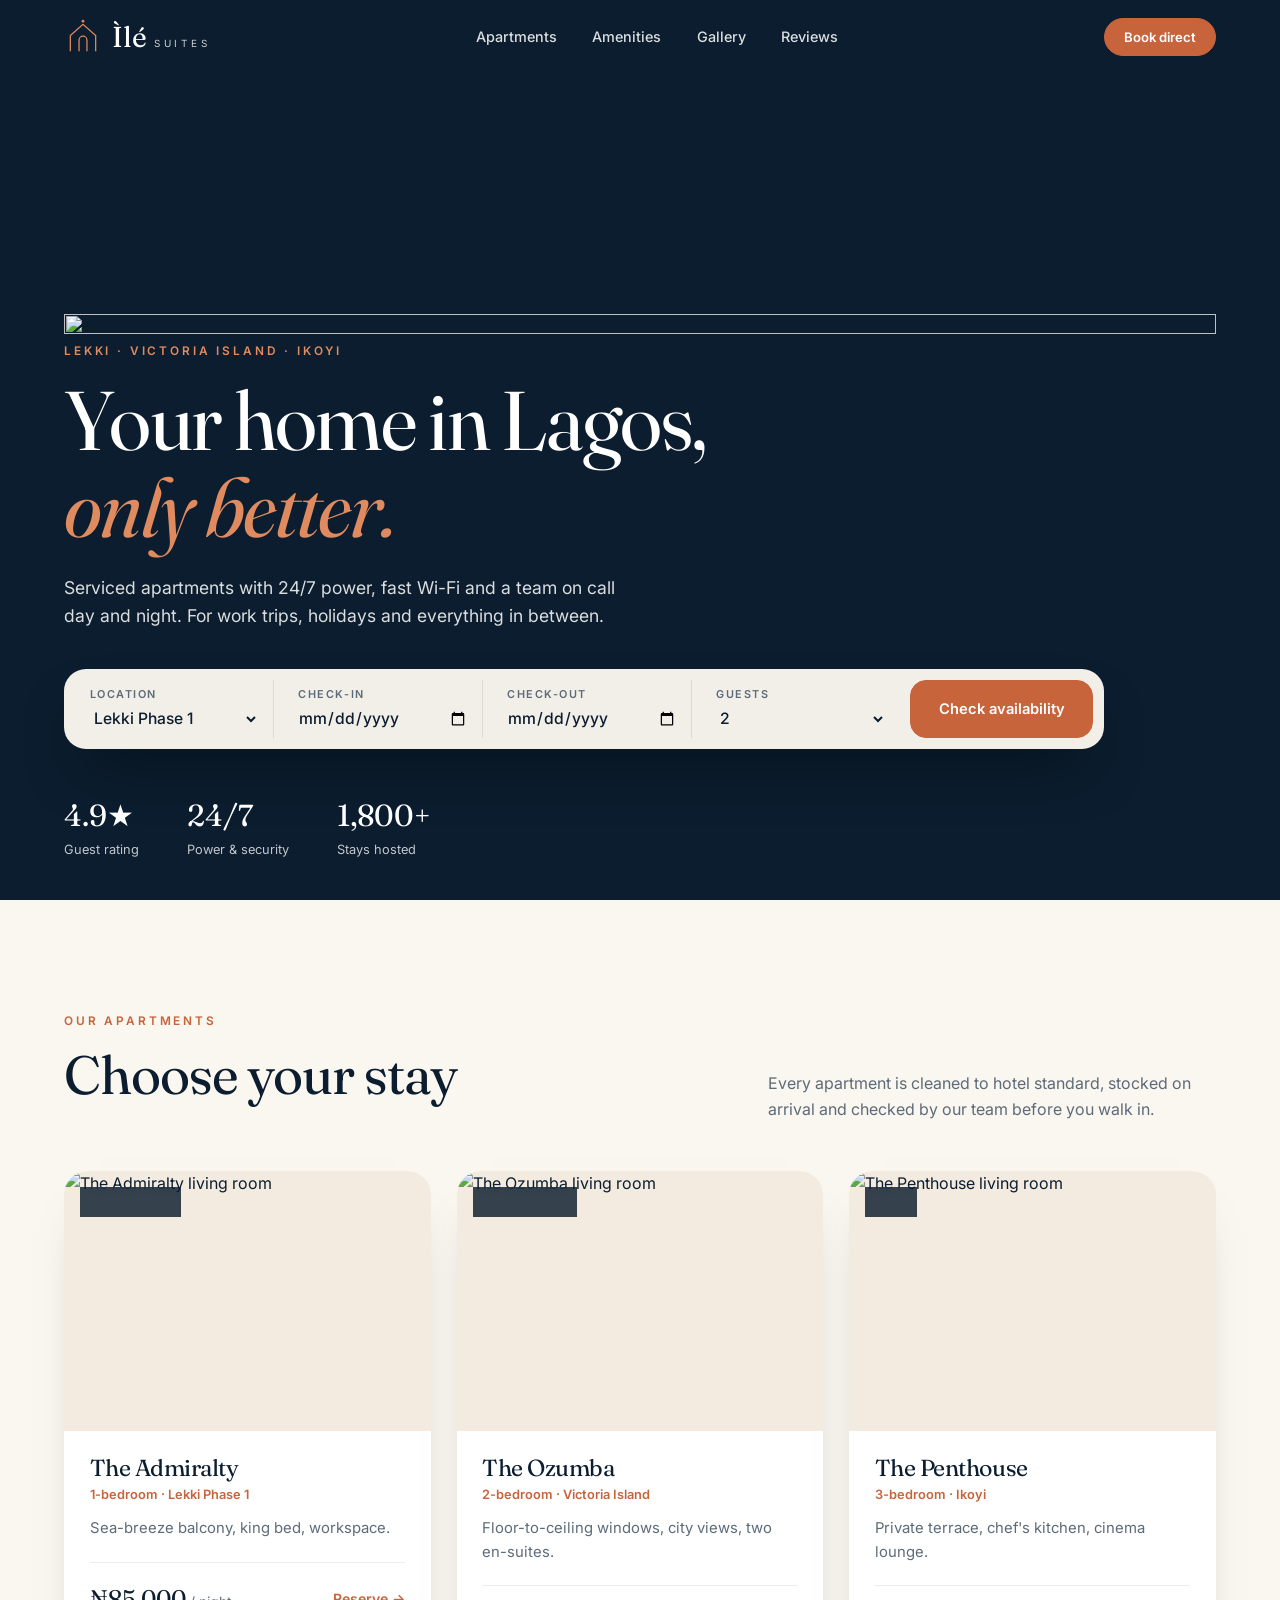
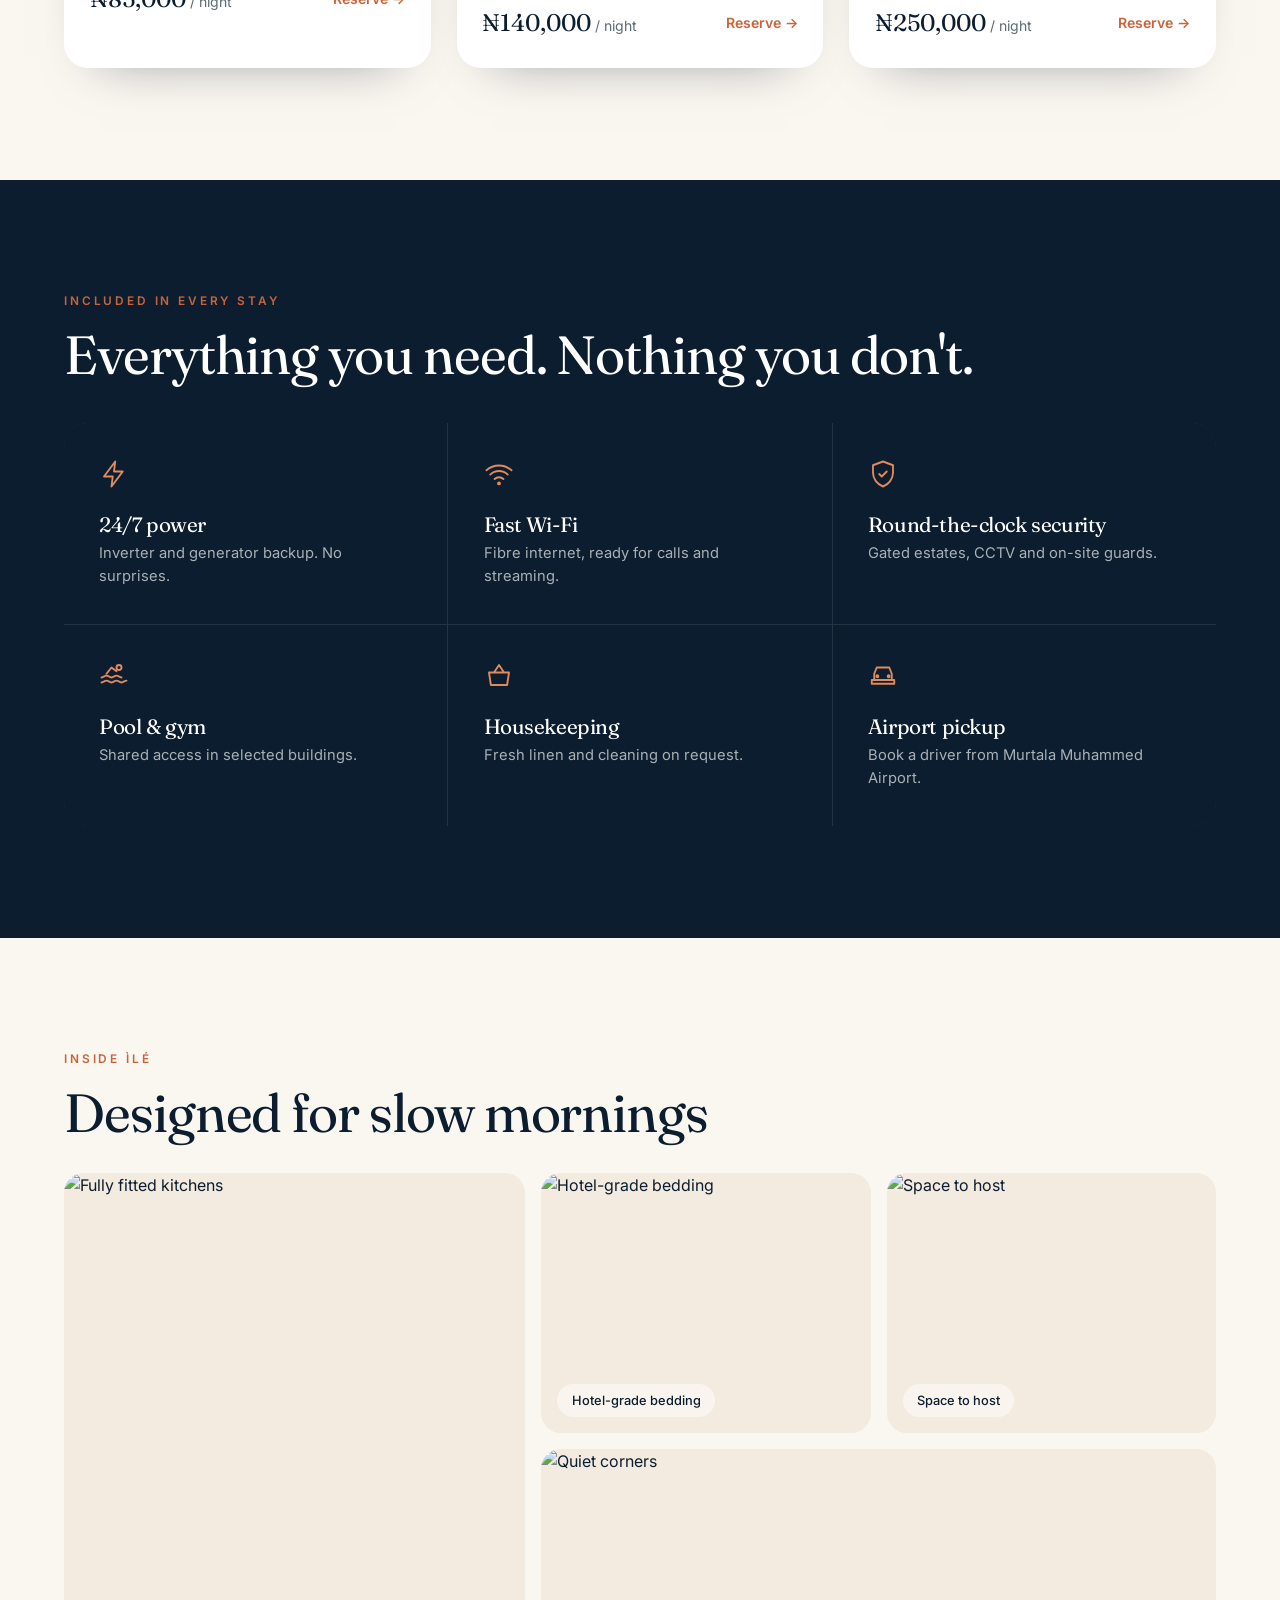
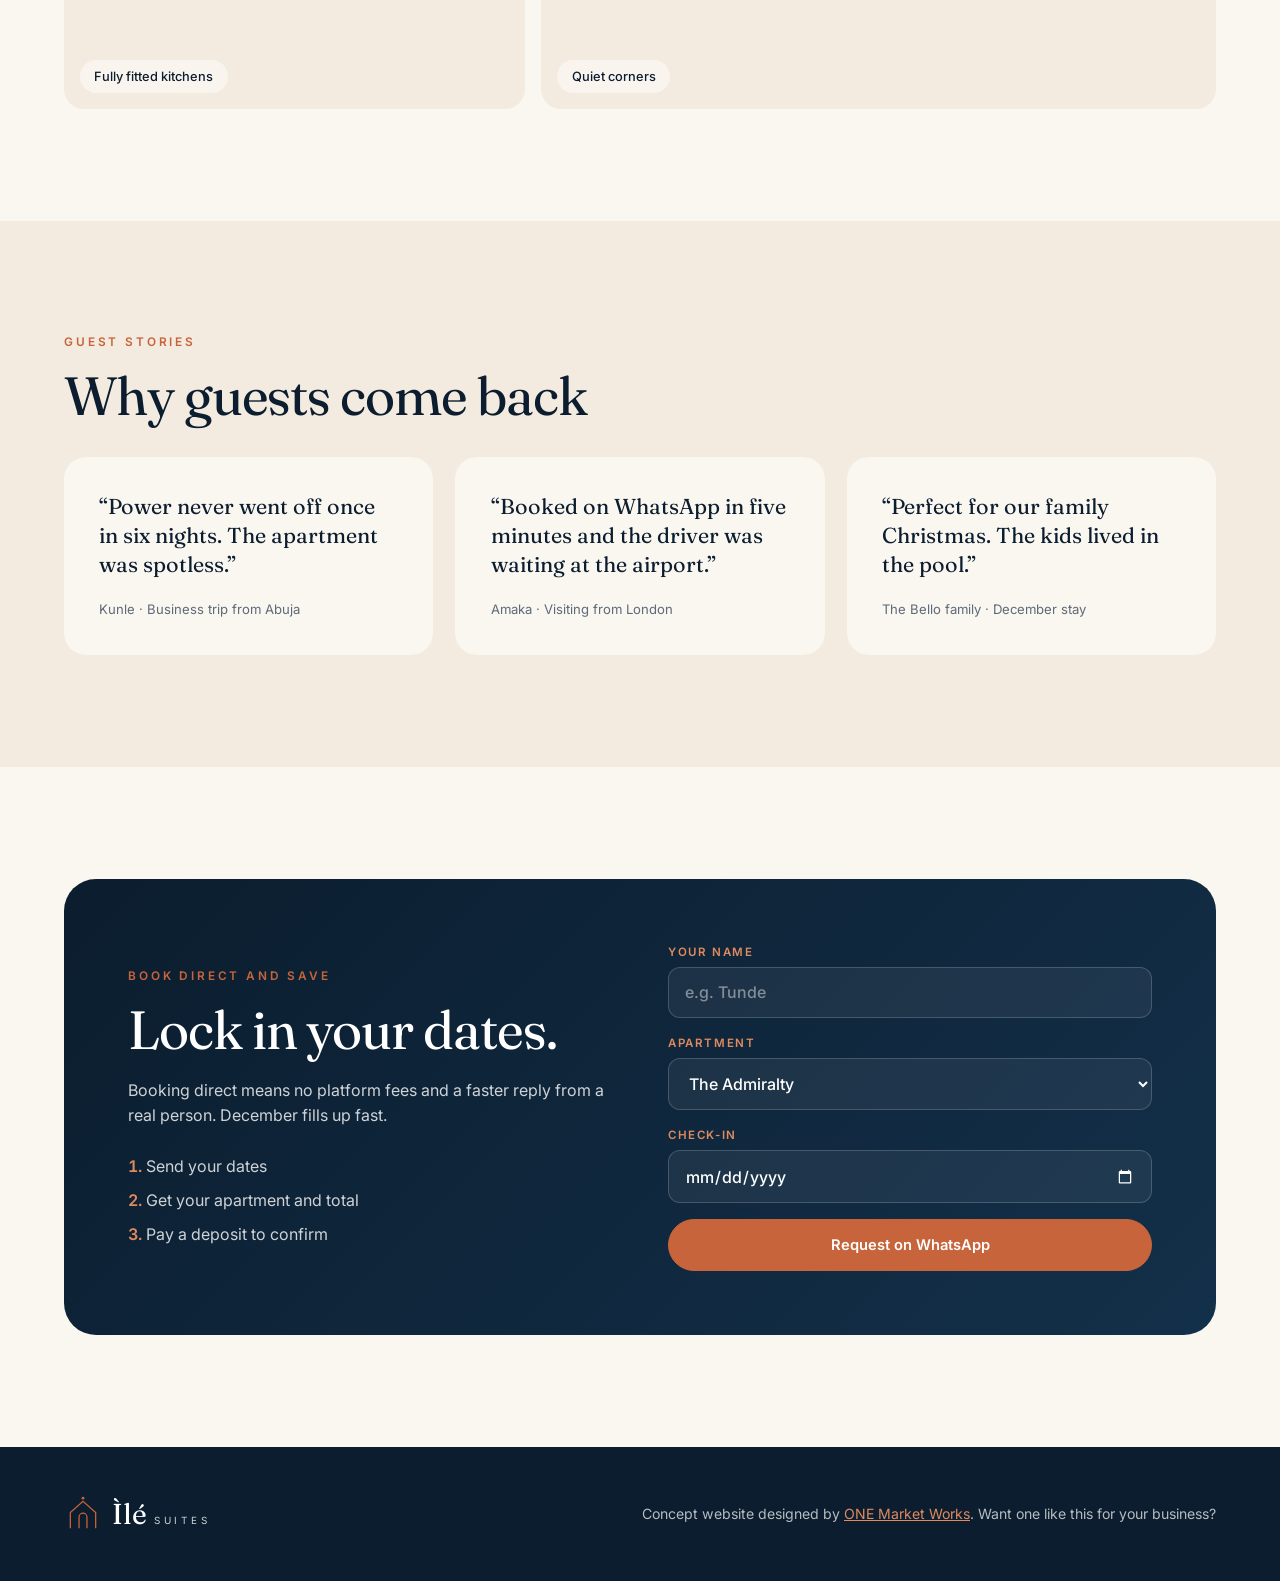
==== work/ile-suites/index.html @ b92146ff "Add Ìlé Suites showcase, live-preview carousel cards, early pricing button Co-Authored-By: Claude Op" ====
<!DOCTYPE html>
<html lang="en">
<head>
<meta charset="utf-8">
<meta name="viewport" content="width=device-width,initial-scale=1">
<title>Ìlé Suites · Luxury Shortlet Apartments in Lekki, VI &amp; Ikoyi</title>
<meta name="description" content="Serviced shortlet apartments in Lagos with 24/7 power, fast Wi-Fi, pools and round-the-clock security. Book direct on WhatsApp.">
<link rel="preconnect" href="https://fonts.googleapis.com"><link rel="preconnect" href="https://fonts.gstatic.com" crossorigin>
<link href="https://fonts.googleapis.com/css2?family=Fraunces:opsz,wght@9..144,400;9..144,600&family=Inter:wght@400;500;600&display=swap" rel="stylesheet">
<link rel="stylesheet" href="style.css">
</head>
<body>
<header class="nav">
  <a class="logo" href="#top"><svg class="mark" viewBox="0 0 48 48" aria-hidden="true"><path d="M8 42V22L24 8l16 14v20" fill="none" stroke="currentColor" stroke-width="1.6"/><path d="M19 42V28a5 5 0 0 1 10 0v14" fill="none" stroke="currentColor" stroke-width="1.6"/><circle cx="24" cy="4" r="1.8" fill="currentColor"/></svg><span>Ìlé<small>Suites</small></span></a>
  <nav><a href="#stays">Apartments</a><a href="#amenities">Amenities</a><a href="#gallery">Gallery</a><a href="#reviews">Reviews</a></nav>
  <a class="btn btn-sm" href="#book">Book direct</a>
</header>

<section class="hero" id="top">
  <img class="hero-bg" src="https://images.unsplash.com/photo-1502672260266-1c1ef2d93688?auto=format&fit=crop&w=1800&q=70" alt="" fetchpriority="high">
  <div class="hero-inner">
    <p class="eyebrow">Lekki · Victoria Island · Ikoyi</p>
    <h1>Your home in Lagos,<br><em>only better.</em></h1>
    <p class="lead">Serviced apartments with 24/7 power, fast Wi-Fi and a team on call day and night. For work trips, holidays and everything in between.</p>
    <form class="search" id="searchForm">
      <label>Location<select name="loc"><option>Lekki Phase 1</option><option>Victoria Island</option><option>Ikoyi</option></select></label>
      <label>Check-in<input type="date" name="in" required></label>
      <label>Check-out<input type="date" name="out" required></label>
      <label>Guests<select name="g"><option>1</option><option selected>2</option><option>3–4</option><option>5+</option></select></label>
      <button class="btn" type="submit">Check availability</button>
    </form>
  </div>
  <ul class="stats"><li><b>4.9★</b>Guest rating</li><li><b>24/7</b>Power &amp; security</li><li><b>1,800+</b>Stays hosted</li></ul>
</section>

<section class="section" id="stays">
  <div class="head"><div><p class="eyebrow">Our apartments</p><h2>Choose your stay</h2></div><p class="sub">Every apartment is cleaned to hotel standard, stocked on arrival and checked by our team before you walk in.</p></div>
  <div class="apts">
      <article class="apt"><div class="apt-img"><img src="https://images.unsplash.com/photo-1522708323590-d24dbb6b0267?auto=format&fit=crop&w=900&q=70" alt="The Admiralty living room" loading="lazy"><span class="badge">Lekki Phase 1</span></div><div class="apt-body"><h3>The Admiralty</h3><p class="meta">1-bedroom · Lekki Phase 1</p><p>Sea-breeze balcony, king bed, workspace.</p><div class="apt-foot"><span><b>₦85,000</b> / night</span><a class="link" href="#book" data-apt="The Admiralty">Reserve →</a></div></div></article>
      <article class="apt"><div class="apt-img"><img src="https://images.unsplash.com/photo-1583847268964-b28dc8f51f92?auto=format&fit=crop&w=900&q=70" alt="The Ozumba living room" loading="lazy"><span class="badge">Victoria Island</span></div><div class="apt-body"><h3>The Ozumba</h3><p class="meta">2-bedroom · Victoria Island</p><p>Floor-to-ceiling windows, city views, two en-suites.</p><div class="apt-foot"><span><b>₦140,000</b> / night</span><a class="link" href="#book" data-apt="The Ozumba">Reserve →</a></div></div></article>
      <article class="apt"><div class="apt-img"><img src="https://images.unsplash.com/photo-1560448204-e02f11c3d0e2?auto=format&fit=crop&w=900&q=70" alt="The Penthouse living room" loading="lazy"><span class="badge">Ikoyi</span></div><div class="apt-body"><h3>The Penthouse</h3><p class="meta">3-bedroom · Ikoyi</p><p>Private terrace, chef's kitchen, cinema lounge.</p><div class="apt-foot"><span><b>₦250,000</b> / night</span><a class="link" href="#book" data-apt="The Penthouse">Reserve →</a></div></div></article>
  </div>
</section>

<section class="section amen" id="amenities">
  <p class="eyebrow">Included in every stay</p>
  <h2>Everything you need. Nothing you don't.</h2>
  <div class="amen-grid">
    <div><svg viewBox="0 0 24 24" fill="none" stroke="currentColor" stroke-width="1.5" stroke-linecap="round" stroke-linejoin="round" aria-hidden="true"><path d="M13 2 4 14h7l-1 8 9-12h-7z"/></svg><h3>24/7 power</h3><p>Inverter and generator backup. No surprises.</p></div>
    <div><svg viewBox="0 0 24 24" fill="none" stroke="currentColor" stroke-width="1.5" stroke-linecap="round" stroke-linejoin="round" aria-hidden="true"><path d="M2 9a15 15 0 0 1 20 0M5 12.5a10 10 0 0 1 14 0M8.5 16a5 5 0 0 1 7 0"/><circle cx="12" cy="19.5" r=".8"/></svg><h3>Fast Wi-Fi</h3><p>Fibre internet, ready for calls and streaming.</p></div>
    <div><svg viewBox="0 0 24 24" fill="none" stroke="currentColor" stroke-width="1.5" stroke-linecap="round" stroke-linejoin="round" aria-hidden="true"><path d="M12 2 4 5v6c0 5 3.4 9.3 8 11 4.6-1.7 8-6 8-11V5z"/><path d="m9 12 2 2 4-4"/></svg><h3>Round-the-clock security</h3><p>Gated estates, CCTV and on-site guards.</p></div>
    <div><svg viewBox="0 0 24 24" fill="none" stroke="currentColor" stroke-width="1.5" stroke-linecap="round" stroke-linejoin="round" aria-hidden="true"><path d="M2 18c2 0 2-1.5 4-1.5s2 1.5 4 1.5 2-1.5 4-1.5 2 1.5 4 1.5 2-1.5 4-1.5M2 14c2 0 2-1.5 4-1.5s2 1.5 4 1.5 2-1.5 4-1.5 2 1.5 4 1.5"/><circle cx="16" cy="6" r="2"/><path d="m6 11 4-5 4 3"/></svg><h3>Pool &amp; gym</h3><p>Shared access in selected buildings.</p></div>
    <div><svg viewBox="0 0 24 24" fill="none" stroke="currentColor" stroke-width="1.5" stroke-linecap="round" stroke-linejoin="round" aria-hidden="true"><path d="M4 10h16l-1.5 10h-13zM8 10l4-6 4 6"/></svg><h3>Housekeeping</h3><p>Fresh linen and cleaning on request.</p></div>
    <div><svg viewBox="0 0 24 24" fill="none" stroke="currentColor" stroke-width="1.5" stroke-linecap="round" stroke-linejoin="round" aria-hidden="true"><path d="M5 16V11l2-5h10l2 5v5M3 16h18v3H3z"/><circle cx="7.5" cy="13" r=".8"/><circle cx="16.5" cy="13" r=".8"/></svg><h3>Airport pickup</h3><p>Book a driver from Murtala Muhammed Airport.</p></div>
  </div>
</section>

<section class="section gallery" id="gallery">
  <p class="eyebrow">Inside Ìlé</p>
  <h2>Designed for slow mornings</h2>
  <div class="gal">
    <figure><img src="https://images.unsplash.com/photo-1484154218962-a197022b5858?auto=format&fit=crop&w=900&q=70" alt="Fully fitted kitchens" loading="lazy"><figcaption>Fully fitted kitchens</figcaption></figure>
    <figure><img src="https://images.unsplash.com/photo-1512918728675-ed5a9ecdebfd?auto=format&fit=crop&w=900&q=70" alt="Hotel-grade bedding" loading="lazy"><figcaption>Hotel-grade bedding</figcaption></figure>
    <figure><img src="https://images.unsplash.com/photo-1773578978637-c9771e7a9913?auto=format&fit=crop&w=900&q=70" alt="Space to host" loading="lazy"><figcaption>Space to host</figcaption></figure>
    <figure><img src="https://images.unsplash.com/photo-1564078516393-cf04bd966897?auto=format&fit=crop&w=900&q=70" alt="Quiet corners" loading="lazy"><figcaption>Quiet corners</figcaption></figure>
  </div>
</section>

<section class="section reviews" id="reviews">
  <p class="eyebrow">Guest stories</p>
  <h2>Why guests come back</h2>
  <div class="quotes">
    <blockquote><p>“Power never went off once in six nights. The apartment was spotless.”</p><cite>Kunle · Business trip from Abuja</cite></blockquote>
    <blockquote><p>“Booked on WhatsApp in five minutes and the driver was waiting at the airport.”</p><cite>Amaka · Visiting from London</cite></blockquote>
    <blockquote><p>“Perfect for our family Christmas. The kids lived in the pool.”</p><cite>The Bello family · December stay</cite></blockquote>
  </div>
</section>

<section class="section book" id="book">
  <div class="book-card">
    <div>
      <p class="eyebrow">Book direct and save</p>
      <h2>Lock in your dates.</h2>
      <p>Booking direct means no platform fees and a faster reply from a real person. December fills up fast.</p>
      <ol class="steps"><li>Send your dates</li><li>Get your apartment and total</li><li>Pay a deposit to confirm</li></ol>
    </div>
    <form id="bookForm">
      <label>Your name<input name="name" required placeholder="e.g. Tunde"></label>
      <label>Apartment<select name="apt" id="aptSel"><option>The Admiralty</option><option>The Ozumba</option><option>The Penthouse</option></select></label>
      <label>Check-in<input type="date" name="in" required></label>
      <button class="btn" type="submit">Request on WhatsApp</button>
    </form>
  </div>
</section>

<footer>
  <a class="logo" href="#top"><svg class="mark" viewBox="0 0 48 48" aria-hidden="true"><path d="M8 42V22L24 8l16 14v20" fill="none" stroke="currentColor" stroke-width="1.6"/><path d="M19 42V28a5 5 0 0 1 10 0v14" fill="none" stroke="currentColor" stroke-width="1.6"/><circle cx="24" cy="4" r="1.8" fill="currentColor"/></svg><span>Ìlé<small>Suites</small></span></a>
  <p>Concept website designed by <a href="/">ONE Market Works</a>. Want one like this for your business?</p>
</footer>

<div class="toast" id="toast" role="dialog" aria-live="polite">
  <p><b>This is a sample website by ONE Market Works.</b> Like it? We'll build one for your business.</p>
  <div><a class="btn btn-sm" id="toastWa" target="_blank" rel="noopener">Chat with us</a><button class="btn btn-sm btn-ghost" id="toastClose">Close</button></div>
</div>
<script src="app.js"></script>
</body>
</html>
---- work/ile-suites/style.css ----
:root{--navy:#0b1d2e;--navy2:#13304a;--terra:#c8643b;--terra2:#e08a5f;--sand:#f3ebe0;--shell:#faf6f0;--teal:#5e8c8a;--ink:#0b1d2e;--muted:#5d6b78;--serif:"Fraunces",Georgia,serif;--sans:"Inter",system-ui,sans-serif}
*{box-sizing:border-box;margin:0;padding:0}
html{scroll-behavior:smooth}
body{font-family:var(--sans);color:var(--ink);background:var(--shell);line-height:1.6;overflow-x:hidden}
a{color:inherit;text-decoration:none}img{display:block;max-width:100%}
h1,h2,h3{font-family:var(--serif);font-weight:400;line-height:1.05;letter-spacing:-.02em}
h1{font-size:clamp(3rem,6.5vw,5.6rem);color:#fff}h1 em{color:var(--terra2)}
h2{font-size:clamp(2.2rem,4.2vw,3.4rem);margin-bottom:1.2rem}h3{font-size:1.45rem}
.eyebrow{font-size:.74rem;letter-spacing:.24em;text-transform:uppercase;color:var(--terra);font-weight:600;margin-bottom:1rem}
.btn{display:inline-flex;align-items:center;justify-content:center;background:var(--terra);color:#fff;padding:1rem 1.7rem;border-radius:999px;font:600 .92rem var(--sans);border:1px solid var(--terra);cursor:pointer;transition:transform .3s,background .3s,box-shadow .3s;white-space:nowrap}
.btn:hover{transform:translateY(-2px);background:#b4552f;box-shadow:0 14px 30px -12px rgba(200,100,59,.7)}
.btn-ghost{background:transparent;color:var(--terra)}.btn-ghost:hover{background:rgba(200,100,59,.1)}
.btn-sm{padding:.65rem 1.2rem;font-size:.82rem}
.nav{position:fixed;inset:0 0 auto;display:flex;align-items:center;justify-content:space-between;padding:1.1rem 5vw;z-index:20;color:#fff;transition:background .35s,padding .35s,color .35s}
.nav.solid{background:rgba(250,246,240,.94);backdrop-filter:blur(14px);color:var(--navy);padding:.7rem 5vw;box-shadow:0 1px 0 rgba(11,29,46,.08)}
.logo{display:flex;align-items:center;gap:.65rem}
.mark{width:38px;height:38px;color:var(--terra2)}.nav.solid .mark,footer .mark{color:var(--terra)}
.logo span{font-family:var(--serif);font-size:1.8rem;line-height:1;display:flex;align-items:baseline;gap:.4rem}
.logo small{font-family:var(--sans);font-size:.62rem;letter-spacing:.38em;text-transform:uppercase;opacity:.8}
.nav nav{display:flex;gap:2.2rem;font-size:.9rem;font-weight:500}.nav nav a{opacity:.85}.nav nav a:hover{opacity:1;color:var(--terra2)}
.hero{position:relative;min-height:100vh;display:flex;flex-direction:column;justify-content:flex-end;padding:9rem 5vw 2.5rem;color:#fff;overflow:hidden;background:var(--navy)}
.hero-bg{position:absolute;inset:0;width:100%;height:100%;object-fit:cover;animation:zoom 16s ease-out both}
.hero::before{content:"";position:absolute;inset:0;z-index:1;background:linear-gradient(180deg,rgba(11,29,46,.55),rgba(11,29,46,.25) 40%,rgba(11,29,46,.88))}
.hero>*{position:relative;z-index:2}
@keyframes zoom{from{transform:scale(1.12)}}
.hero .eyebrow{color:var(--terra2)}
.lead{font-size:1.1rem;max-width:36rem;margin:1.4rem 0 2.4rem;color:rgba(255,255,255,.85)}
.search{display:grid;grid-template-columns:repeat(4,1fr) auto;gap:.6rem;background:rgba(250,246,240,.97);padding:.7rem;border-radius:22px;max-width:1040px;box-shadow:0 30px 60px -25px rgba(0,0,0,.6)}
.search label{display:grid;gap:.15rem;padding:.4rem .9rem;font-size:.68rem;font-weight:600;letter-spacing:.14em;text-transform:uppercase;color:var(--muted);border-right:1px solid rgba(11,29,46,.1)}
.search label:nth-child(4){border:none}
.search input,.search select{border:none;background:none;font:500 .98rem var(--sans);color:var(--navy);padding:.15rem 0;outline:none;width:100%}
.search .btn{border-radius:16px}
.stats{list-style:none;display:flex;gap:3rem;margin-top:2.6rem;font-size:.8rem;color:rgba(255,255,255,.75)}
.stats b{display:block;font-family:var(--serif);font-size:1.9rem;font-weight:400;color:#fff}
.section{padding:7rem 5vw}
.head{display:flex;justify-content:space-between;align-items:end;gap:3rem;margin-bottom:3rem;flex-wrap:wrap}
.sub{max-width:28rem;color:var(--muted)}
.apts{display:grid;grid-template-columns:repeat(3,1fr);gap:1.6rem}
.apt{background:#fff;border-radius:24px;overflow:hidden;box-shadow:0 24px 50px -36px rgba(11,29,46,.5);transition:transform .4s,box-shadow .4s}
.apt:hover{transform:translateY(-6px);box-shadow:0 34px 60px -30px rgba(11,29,46,.55)}
.apt-img{position:relative;height:260px;overflow:hidden;background:var(--sand)}
.apt-img img{width:100%;height:100%;object-fit:cover;transition:transform 1.1s cubic-bezier(.2,.8,.2,1)}
.apt:hover .apt-img img{transform:scale(1.07)}
.badge{position:absolute;top:1rem;left:1rem;background:rgba(11,29,46,.82);color:#fff;font-size:.74rem;padding:.35rem .8rem;border-radius:999px;backdrop-filter:blur(6px)}
.apt-body{padding:1.6rem}
.meta{font-size:.8rem;color:var(--terra);font-weight:600;margin:.3rem 0 .7rem}
.apt-body>p:not(.meta){color:var(--muted);font-size:.93rem}
.apt-foot{display:flex;justify-content:space-between;align-items:center;margin-top:1.3rem;padding-top:1.1rem;border-top:1px solid rgba(11,29,46,.08);font-size:.88rem;color:var(--muted)}
.apt-foot b{font-family:var(--serif);font-size:1.5rem;font-weight:400;color:var(--navy)}
.link{color:var(--terra);font-weight:600}
.amen{background:var(--navy);color:#fff}
.amen-grid{display:grid;grid-template-columns:repeat(3,1fr);gap:1px;background:rgba(255,255,255,.1);margin-top:2.5rem;border-radius:24px;overflow:hidden}
.amen-grid div{background:var(--navy);padding:2.2rem;transition:background .3s}
.amen-grid div:hover{background:var(--navy2)}
.amen-grid svg{width:30px;height:30px;color:var(--terra2);margin-bottom:1.1rem}
.amen-grid h3{font-size:1.3rem;margin-bottom:.4rem}.amen-grid p{color:rgba(255,255,255,.65);font-size:.92rem}
.gal{display:grid;grid-template-columns:1.4fr 1fr 1fr;grid-template-rows:260px 260px;gap:1rem;margin-top:2rem}
.gal figure{position:relative;overflow:hidden;border-radius:20px;background:var(--sand)}
.gal figure:first-child{grid-row:span 2}.gal figure:last-child{grid-column:span 2}
.gal img{width:100%;height:100%;object-fit:cover;transition:transform 1.1s}
.gal figure:hover img{transform:scale(1.06)}
.gal figcaption{position:absolute;left:1rem;bottom:1rem;background:rgba(250,246,240,.94);padding:.4rem .9rem;border-radius:999px;font-size:.8rem;font-weight:500}
.reviews{background:var(--sand)}
.quotes{display:grid;grid-template-columns:repeat(3,1fr);gap:1.4rem;margin-top:2rem}
blockquote{background:var(--shell);padding:2.2rem;border-radius:22px}
blockquote p{font-family:var(--serif);font-size:1.35rem;line-height:1.35}
cite{display:block;margin-top:1.2rem;font-style:normal;font-size:.82rem;color:var(--muted)}
.book-card{background:linear-gradient(135deg,var(--navy),var(--navy2));color:rgba(255,255,255,.8);border-radius:32px;padding:4rem;display:grid;grid-template-columns:1fr 1fr;gap:3.5rem;align-items:center}
.book-card h2{color:#fff}
.steps{margin:1.6rem 0 0 1.1rem;display:grid;gap:.5rem}.steps li::marker{color:var(--terra2);font-weight:600}
form#bookForm{display:grid;gap:1rem}
#bookForm label{display:grid;gap:.35rem;font-size:.72rem;letter-spacing:.14em;text-transform:uppercase;color:var(--terra2);font-weight:600}
#bookForm input,#bookForm select{font:500 1rem var(--sans);padding:.9rem 1rem;border-radius:12px;border:1px solid rgba(255,255,255,.18);background:rgba(255,255,255,.06);color:#fff}
#bookForm select option{color:var(--navy)}#bookForm input::placeholder{color:rgba(255,255,255,.45)}
#bookForm input[type=date]{color-scheme:dark}
footer{background:var(--navy);color:rgba(255,255,255,.7);padding:3rem 5vw;display:flex;justify-content:space-between;align-items:center;gap:2rem;flex-wrap:wrap;font-size:.88rem}
footer .logo{color:#fff}footer p a{color:var(--terra2);text-decoration:underline}
.toast{position:fixed;left:50%;bottom:1.5rem;transform:translate(-50%,160%);visibility:hidden;background:var(--shell);border-radius:20px;padding:1.2rem 1.4rem;box-shadow:0 30px 60px -20px rgba(0,0,0,.45);display:flex;gap:1.2rem;align-items:center;max-width:min(660px,92vw);z-index:50;transition:transform .45s cubic-bezier(.2,.8,.2,1),visibility .45s}
.toast.show{transform:translate(-50%,0);visibility:visible}.toast div{display:flex;gap:.5rem;flex-shrink:0}
.reveal{opacity:0;transform:translateY(30px);transition:opacity .9s,transform .9s}.reveal.in{opacity:1;transform:none}
@media (max-width:900px){
  .nav nav{display:none}
  .search{grid-template-columns:1fr 1fr}.search label{border:none}.search .btn{grid-column:span 2}
  .stats{gap:1.6rem}
  .apts,.quotes,.book-card,.amen-grid{grid-template-columns:1fr}.book-card{padding:2.2rem}
  .gal{grid-template-columns:1fr 1fr;grid-template-rows:200px 200px 200px}.gal figure:first-child{grid-row:span 1;grid-column:span 2}.gal figure:last-child{grid-column:span 2}
  .toast{flex-direction:column;align-items:flex-start}
}
@media (prefers-reduced-motion:reduce){*{animation:none!important;transition:none!important}}
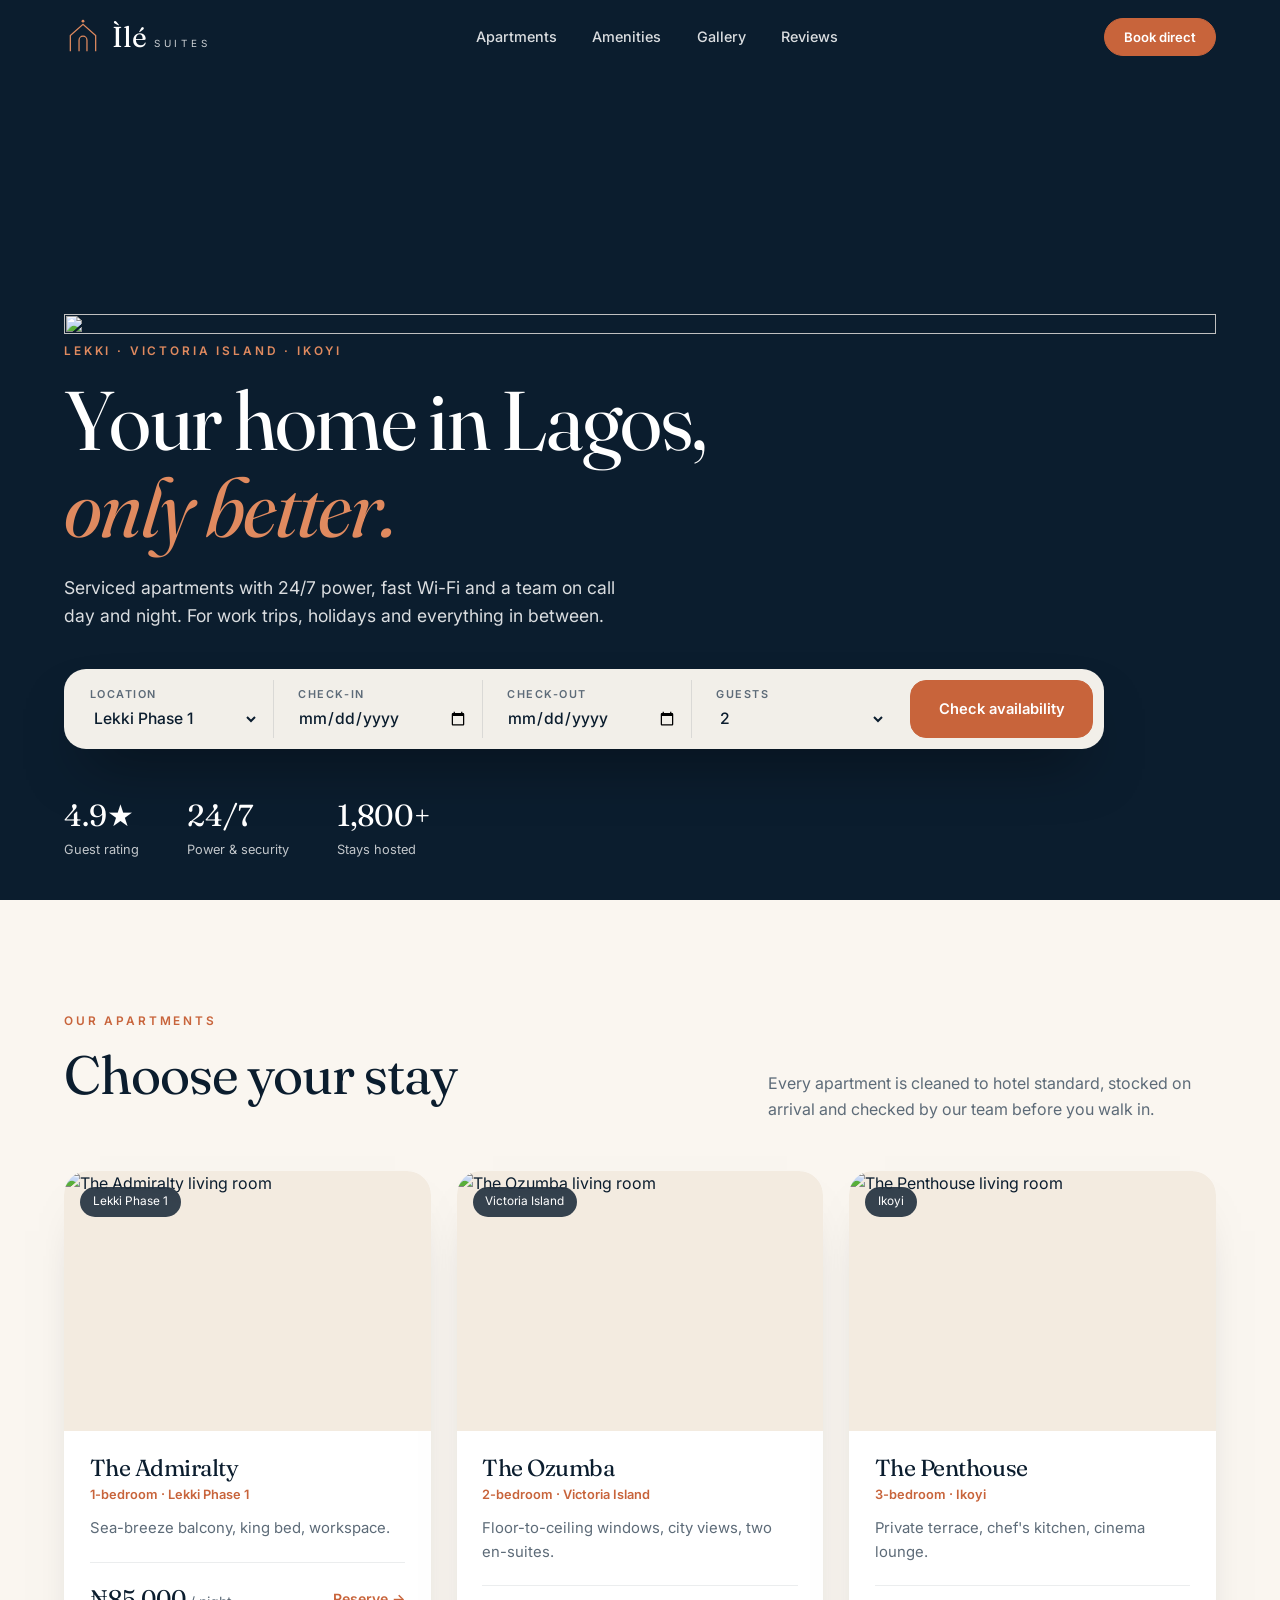
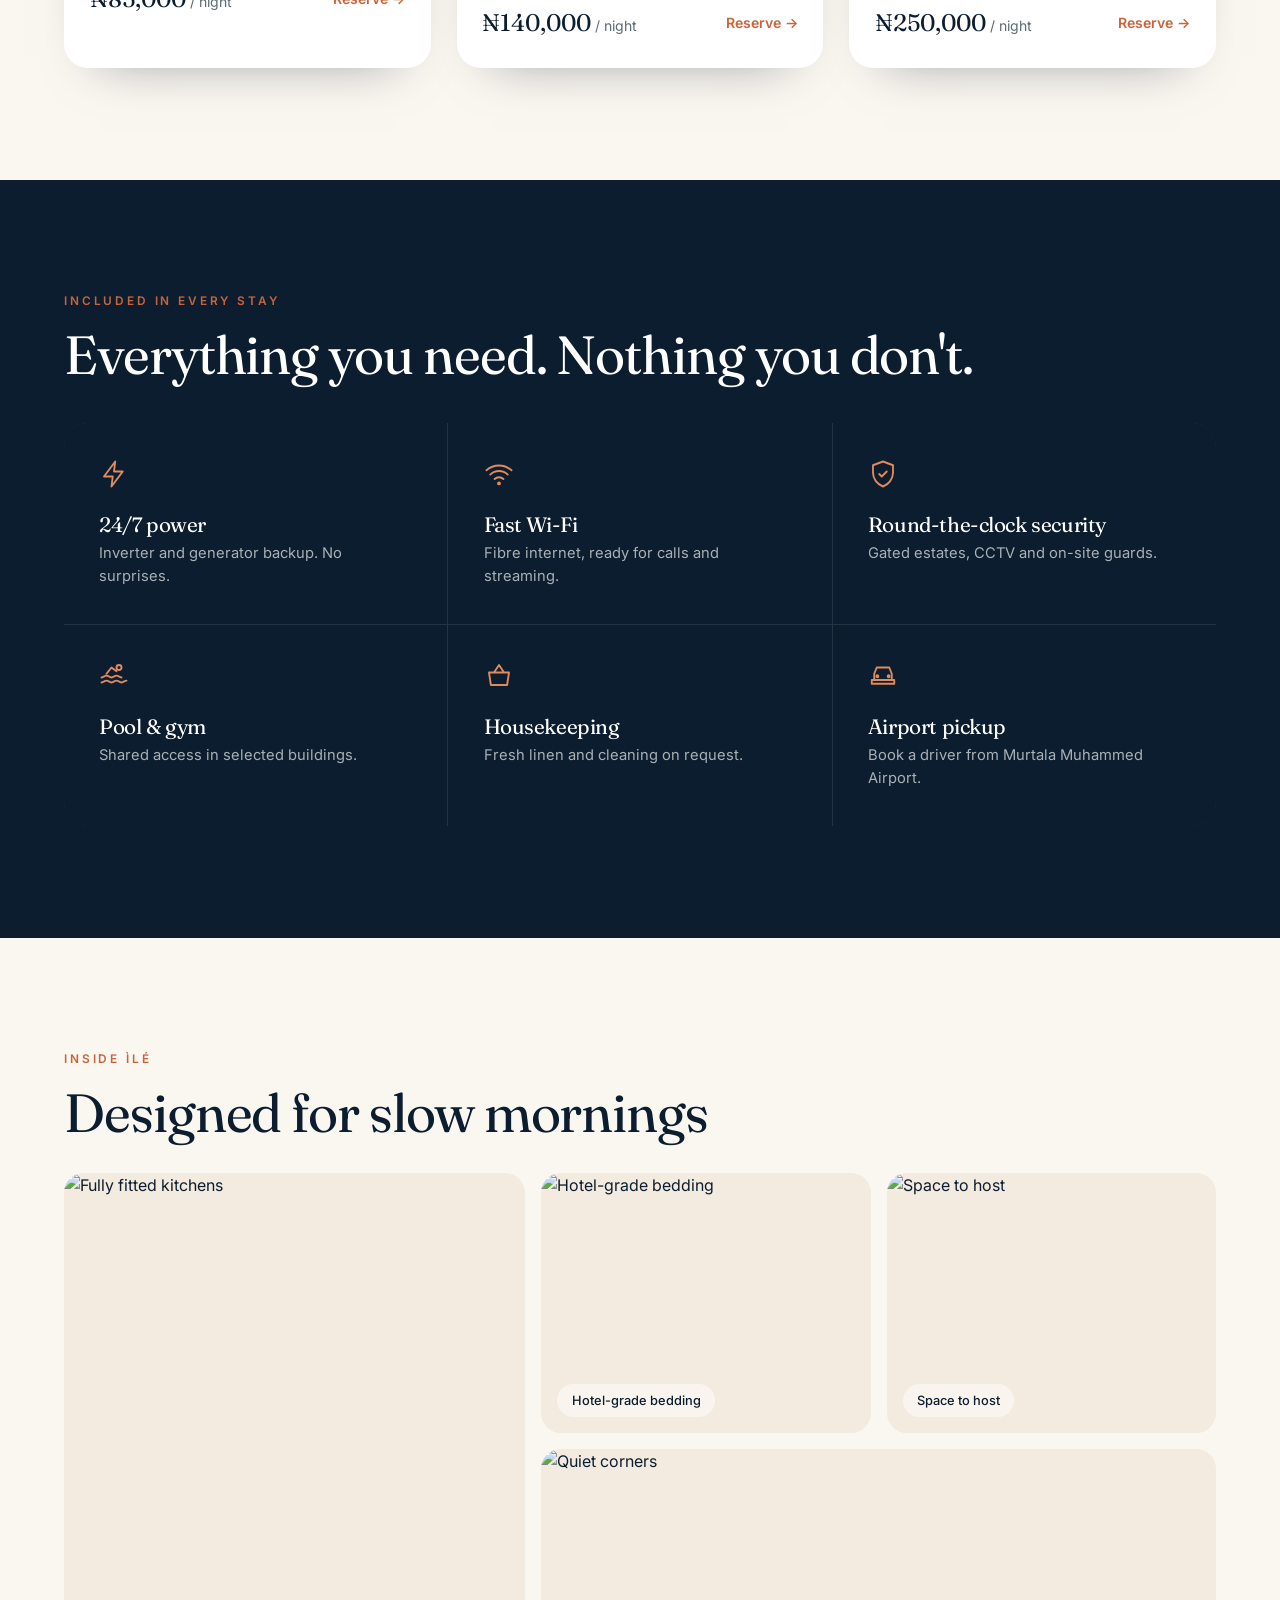
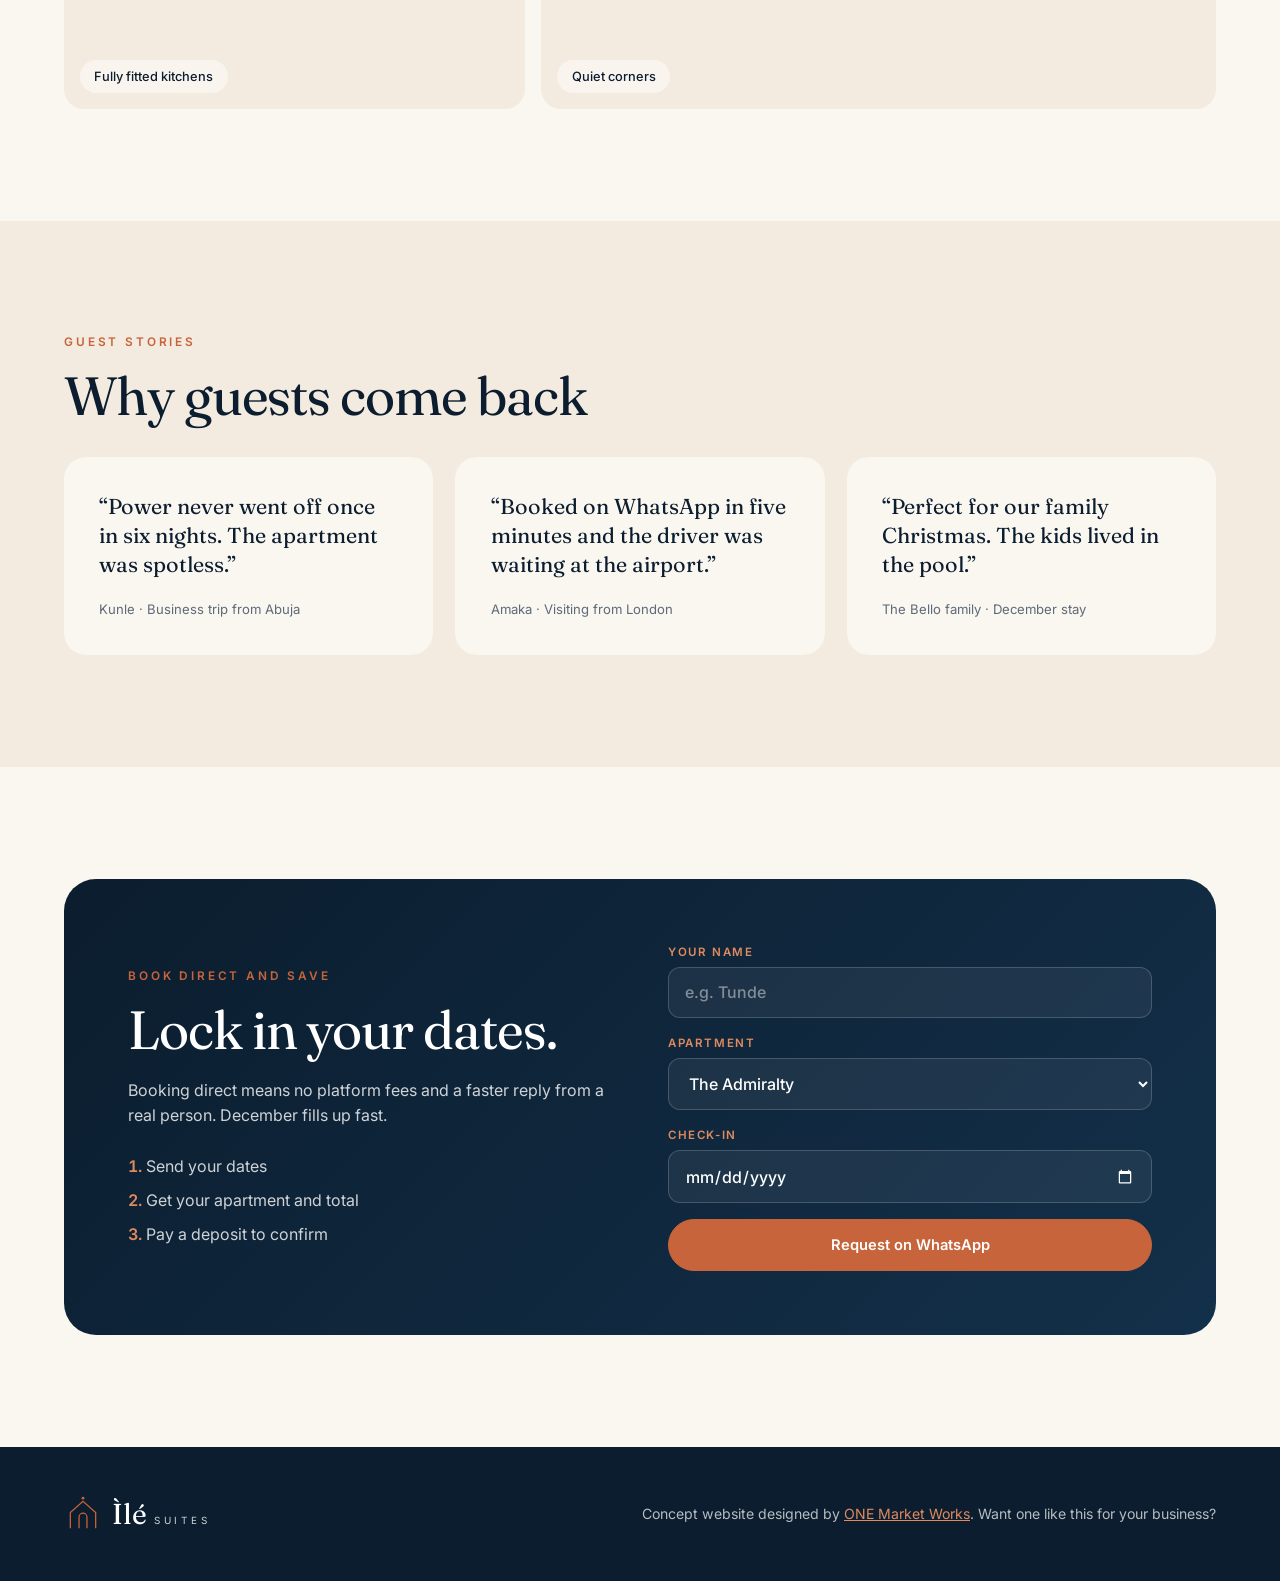
==== commit c9c6ca7f: "Restore pricing position, brand cards for Triple O and Sambecca, ONE Light image, tab icons and abso" ====
--- a/work/ile-suites/index.html
+++ b/work/ile-suites/index.html
@@ -7,6 +7,8 @@
 <meta name="description" content="Serviced shortlet apartments in Lagos with 24/7 power, fast Wi-Fi, pools and round-the-clock security. Book direct on WhatsApp.">
 <link rel="preconnect" href="https://fonts.googleapis.com"><link rel="preconnect" href="https://fonts.gstatic.com" crossorigin>
 <link href="https://fonts.googleapis.com/css2?family=Fraunces:opsz,wght@9..144,400;9..144,600&family=Inter:wght@400;500;600&display=swap" rel="stylesheet">
+<link rel="icon" href="data:image/svg+xml,%3Csvg%20xmlns%3D%27http%3A//www.w3.org/2000/svg%27%20viewBox%3D%270%200%2048%2048%27%3E%3Crect%20width%3D%2748%27%20height%3D%2748%27%20rx%3D%2711%27%20fill%3D%27%230b1d2e%27/%3E%3Cpath%20d%3D%27M10%2040V22L24%2010l14%2012v18%27%20fill%3D%27none%27%20stroke%3D%27%23e08a5f%27%20stroke-width%3D%273%27/%3E%3Cpath%20d%3D%27M19%2040V29a5%205%200%200%201%2010%200v11%27%20fill%3D%27none%27%20stroke%3D%27%23e08a5f%27%20stroke-width%3D%273%27/%3E%3C/svg%3E">
+<meta name="theme-color" content="#0b1d2e">
 <link rel="stylesheet" href="style.css">
 </head>
 <body>
